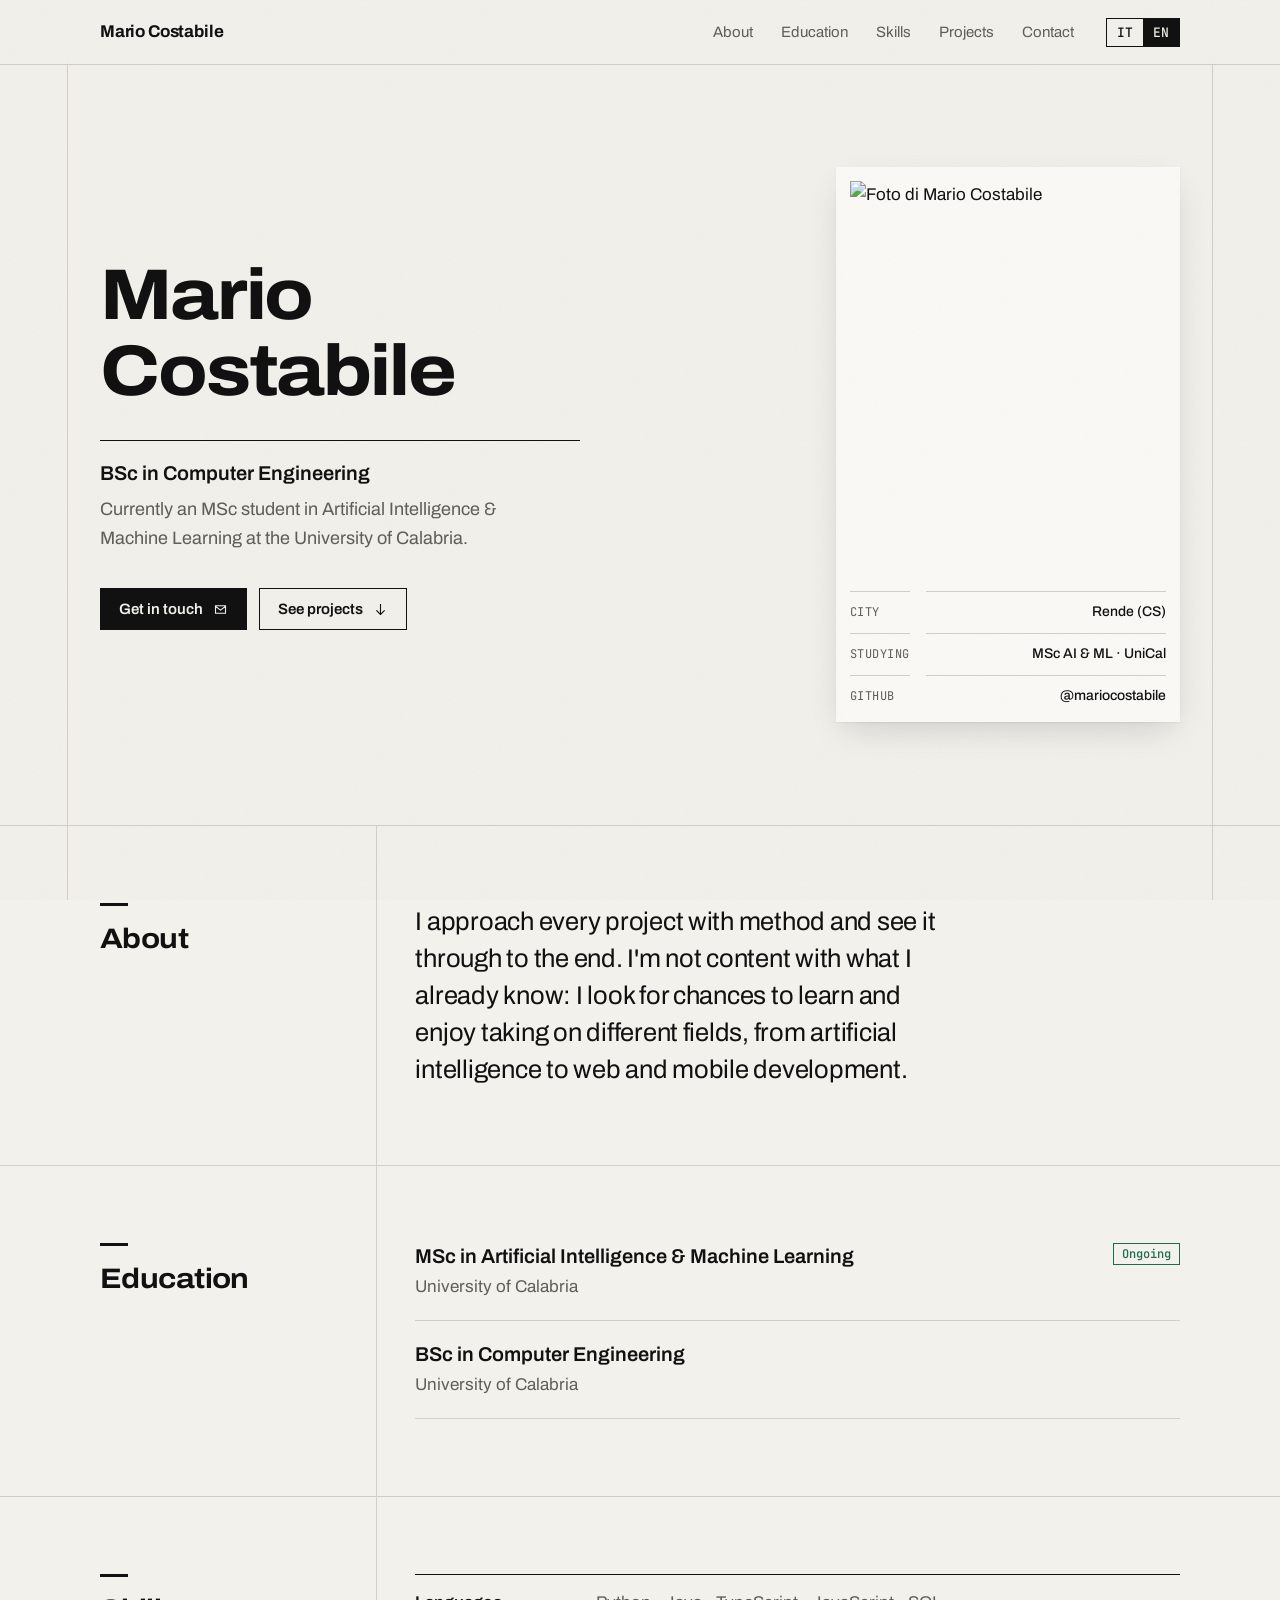
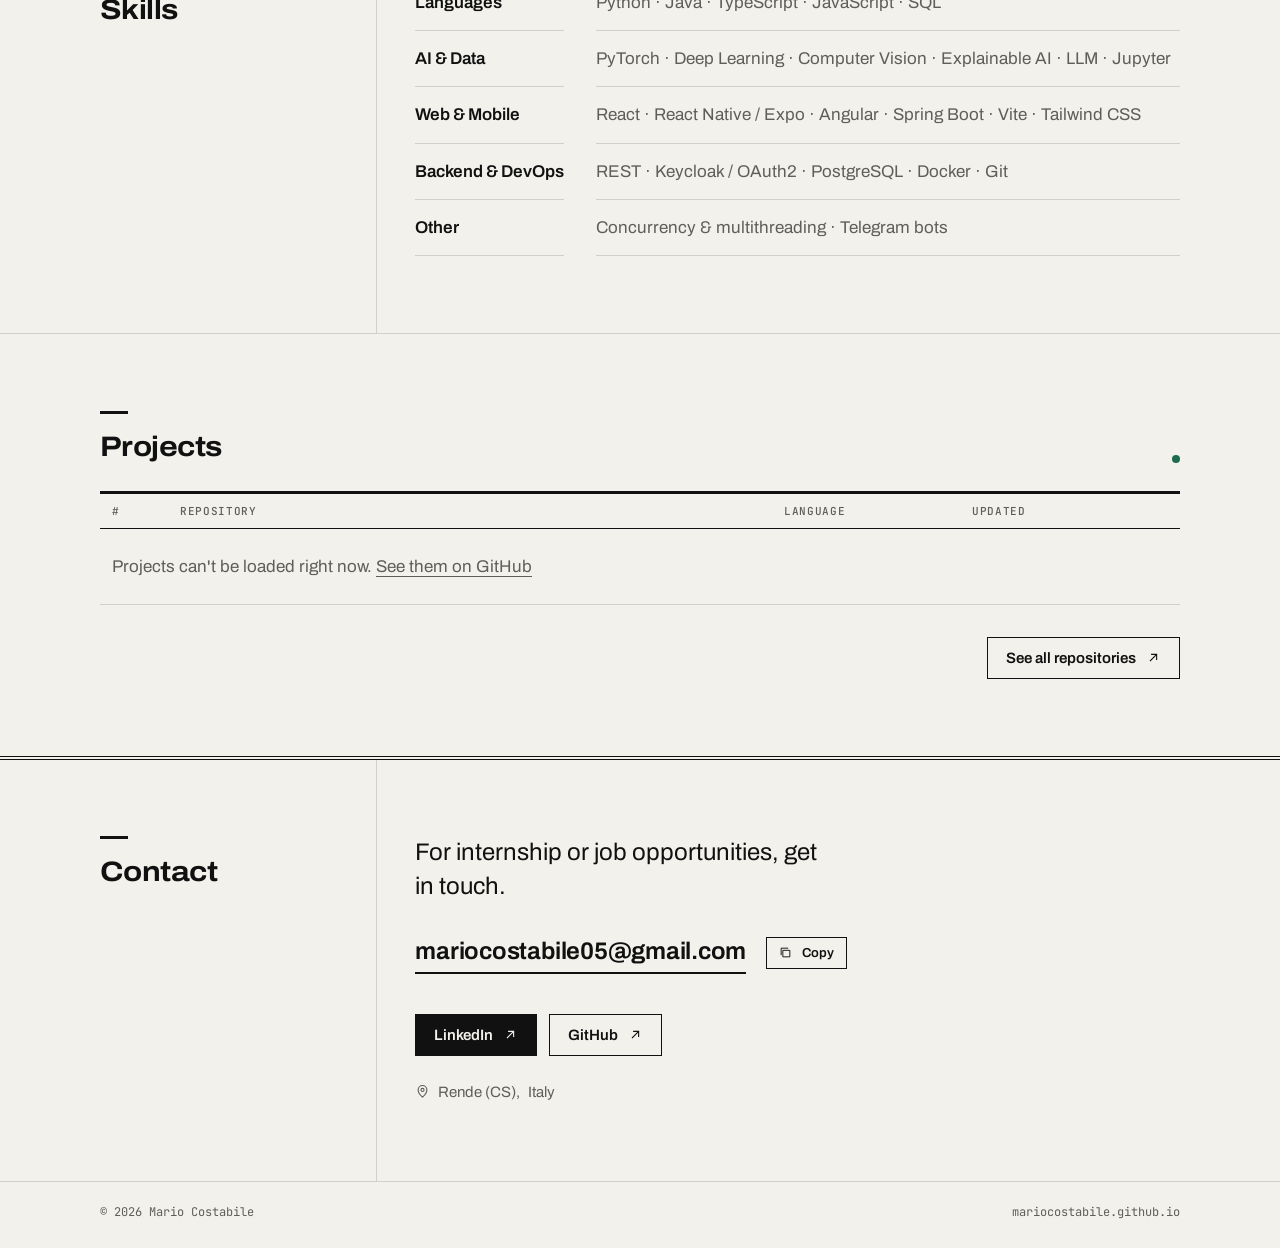
==== index.html @ 0704eb81 "feat: portfolio page from the approved design, projects loaded from JSON Co-Authored-By: Claude Opus" ====
<!doctype html>
<html lang="it">
<head>
<meta charset="utf-8">
<meta name="viewport" content="width=device-width, initial-scale=1">
<title>Mario Costabile</title>
<meta name="description" content="Mario Costabile — laureato in Ingegneria Informatica, studente magistrale in Artificial Intelligence & Machine Learning all'Università della Calabria. Progetti, competenze e contatti.">
<link rel="preconnect" href="https://fonts.googleapis.com">
<link rel="preconnect" href="https://fonts.gstatic.com" crossorigin>
<link href="https://fonts.googleapis.com/css2?family=Archivo:wdth,wght@62..125,100..900&family=JetBrains+Mono:wght@400;500&display=swap" rel="stylesheet">
<link rel="stylesheet" href="style.css">
</head>
<body>
<a class="skip" href="#main" data-i18n="skip">Salta al contenuto</a>
<header class="top">
  <div class="wrap">
    <a class="brand" href="#">Mario Costabile</a>
    <div class="right">
      <nav aria-label="Sezioni"><ul>
        <li><a href="#about" data-i18n="nav_about">Chi sono</a></li>
        <li><a href="#education" data-i18n="nav_edu">Istruzione</a></li>
        <li><a href="#skills" data-i18n="nav_skills">Competenze</a></li>
        <li><a href="#projects" data-i18n="nav_projects">Progetti</a></li>
        <li><a href="#contact" data-i18n="nav_contact">Contatti</a></li>
      </ul></nav>
      <div class="lang" role="group" aria-label="Lingua / Language">
        <button type="button" data-lang="it" aria-pressed="true">IT</button>
        <button type="button" data-lang="en" aria-pressed="false">EN</button>
      </div>
    </div>
  </div>
</header>

<main id="main">
  <div class="wrap hero">
    <div class="hero-text">
      <h1 class="name"><span><span>Mario</span></span><span><span>Costabile</span></span></h1>
      <p class="role" data-i18n="role">Laureato in Ingegneria Informatica</p>
      <p class="lead" data-i18n="lead">Attualmente studente magistrale in Artificial Intelligence &amp; Machine Learning all'Università della Calabria.</p>
      <div class="actions">
        <a class="btn primary" href="#contact"><span data-i18n="cta_contact">Contattami</span> <svg class="i" viewBox="0 0 24 24" aria-hidden="true"><path d="M4 6h16v12H4zM4 7l8 6 8-6"/></svg></a>
        <a class="btn" href="#projects"><span data-i18n="cta_projects">Vedi i progetti</span> <svg class="i" viewBox="0 0 24 24" aria-hidden="true"><path d="M12 4v16M6 14l6 6 6-6"/></svg></a>
        <a class="btn" id="cv" href="assets/cv/cv-mario-costabile.pdf" download hidden><span data-i18n="cta_cv">Scarica CV</span> <svg class="i" viewBox="0 0 24 24" aria-hidden="true"><path d="M12 4v11M7 10l5 5 5-5M5 20h14"/></svg></a>
      </div>
    </div>
    <aside class="sheet" aria-label="Profilo">
      <img src="https://avatars.githubusercontent.com/u/105019269" alt="Foto di Mario Costabile" width="400" height="400">
      <dl>
        <dt data-i18n="f_city">Città</dt><dd>Rende (CS)</dd>
        <dt data-i18n="f_study">Studio</dt><dd>MSc AI &amp; ML · UniCal</dd>
        <dt>GitHub</dt><dd><a href="https://github.com/mariocostabile">@mariocostabile</a></dd>
      </dl>
    </aside>
  </div>

  <section class="s about" id="about"><div class="wrap">
    <h2 data-i18n="nav_about">Chi sono</h2>
    <div class="body"><p data-i18n="about">Affronto ogni progetto con metodo e lo porto fino in fondo. Non mi accontento di quello che so già: cerco occasioni per imparare e mi piace misurarmi con ambiti diversi, dall'intelligenza artificiale allo sviluppo web e mobile.</p></div>
  </div></section>

  <section class="s edu" id="education"><div class="wrap">
    <h2 data-i18n="nav_edu">Istruzione</h2>
    <div class="body"><ul>
      <li><span class="deg" data-i18n="msc">Laurea magistrale in Artificial Intelligence &amp; Machine Learning</span><span class="uni" data-i18n="unical">Università della Calabria</span><span class="tag" data-i18n="ongoing">In corso</span></li>
      <li><span class="deg" data-i18n="bsc">Laurea triennale in Ingegneria Informatica</span><span class="uni" data-i18n="unical">Università della Calabria</span></li>
    </ul></div>
  </div></section>

  <section class="s" id="skills"><div class="wrap">
    <h2 data-i18n="nav_skills">Competenze</h2>
    <div class="body"><dl class="skills">
      <dt data-i18n="sk_lang">Linguaggi</dt><dd>Python · Java · TypeScript · JavaScript · SQL</dd>
      <dt>AI &amp; Data</dt><dd>PyTorch · Deep Learning · Computer Vision · Explainable AI · LLM · Jupyter</dd>
      <dt>Web &amp; Mobile</dt><dd>React · React Native / Expo · Angular · Spring Boot · Vite · Tailwind CSS</dd>
      <dt>Backend &amp; DevOps</dt><dd>REST · Keycloak / OAuth2 · PostgreSQL · Docker · Git</dd>
      <dt data-i18n="sk_other">Altro</dt><dd data-i18n="sk_other_v">Concorrenza e multithreading · Bot Telegram</dd>
    </dl></div>
  </div></section>

  <section class="s projects" id="projects"><div class="wrap">
    <div class="head">
      <h2 data-i18n="nav_projects">Progetti</h2>
      <p class="sync" id="sync"></p>
    </div>
    <div class="ptable">
      <div class="phead" aria-hidden="true"><span>#</span><span>Repository</span><span class="c-lang" data-i18n="col_lang">Linguaggio</span><span class="c-upd" data-i18n="col_upd">Aggiornato</span><span></span></div>
      <ol class="plist" id="plist"></ol>
    </div>
    <div class="pfoot">
      <a class="btn" href="https://github.com/mariocostabile?tab=repositories"><span data-i18n="all_repos">Vedi tutti i repository</span> <svg class="i" viewBox="0 0 24 24" aria-hidden="true"><path d="M7 17 17 7M9 7h8v8"/></svg></a>
    </div>
  </div></section>

  <section class="s contact" id="contact"><div class="wrap">
    <h2 data-i18n="nav_contact">Contatti</h2>
    <div class="body">
      <p class="intro" data-i18n="contact_intro">Per opportunità di stage o lavoro, scrivimi.</p>
      <div class="mailrow">
        <a class="mail" href="mailto:mariocostabile05@gmail.com">mariocostabile05@gmail.com</a>
        <button class="btn copy" type="button" id="copy"><svg class="i" viewBox="0 0 24 24" aria-hidden="true"><path d="M8 8h12v12H8zM4 16V4h12"/></svg> <span data-i18n="copy">Copia</span></button>
      </div>
      <ul class="clinks">
        <li><a class="btn primary" href="https://www.linkedin.com/in/mario-costabile-700b0826a/">LinkedIn <svg class="i" viewBox="0 0 24 24" aria-hidden="true"><path d="M7 17 17 7M9 7h8v8"/></svg></a></li>
        <li><a class="btn" href="https://github.com/mariocostabile">GitHub <svg class="i" viewBox="0 0 24 24" aria-hidden="true"><path d="M7 17 17 7M9 7h8v8"/></svg></a></li>
      </ul>
      <p class="place"><svg class="i" viewBox="0 0 24 24" aria-hidden="true"><path d="M12 21s-7-6.2-7-11.5A7 7 0 0 1 19 9.5C19 14.8 12 21 12 21z"/><circle cx="12" cy="9.5" r="2.5"/></svg> Rende (CS), <span data-i18n="italy">Italia</span></p>
    </div>
  </div></section>
</main>
<footer><div class="wrap"><span>© 2026 Mario Costabile</span><span>mariocostabile.github.io</span></div></footer>

<script src="main.js" defer></script>
</body>
</html>
---- style.css ----
:root {
  --bg: #F2F1EC; --sheet: #FBFAF6;
  --ink: #111111; --muted: #5E5E5A; --rule: #D3D0C7;
  --accent: #1E6B4F; --accent-ink: #F2F1EC;
  --shadow: 0 1px 2px rgb(17 17 17 / .06), 0 12px 32px -8px rgb(17 17 17 / .16);
  --grain-op: .07; --grain-blend: multiply;
  --gutter: clamp(16px, 4vw, 48px);
  --inset: clamp(0px, 2.5vw, 32px);      /* space between the frame lines and the content */
  --maxw: 1240px;
  --sans: "Archivo", system-ui, sans-serif;
  --mono: "JetBrains Mono", ui-monospace, monospace;
  --ease: cubic-bezier(0.16, 1, 0.3, 1);
  color-scheme: light dark;
}
@media (prefers-color-scheme: dark) {
  :root {
    --bg: #121211; --sheet: #1C1C1A;
    --ink: #ECEBE6; --muted: #9A9993; --rule: #2E2E2B;
    --accent: #5FBF94; --accent-ink: #121211;
    --shadow: 0 1px 2px rgb(0 0 0 / .4), 0 16px 40px -10px rgb(0 0 0 / .6);
    --grain-op: .05; --grain-blend: screen;
  }
}

* { box-sizing: border-box; margin: 0; }
html { scroll-behavior: smooth; scroll-padding-top: 72px; scrollbar-color: var(--muted) var(--bg); }
body {
  background: var(--bg); color: var(--ink);
  font: 400 1.0625rem/1.6 var(--sans); font-variation-settings: "wdth" 100;
  -webkit-font-smoothing: antialiased; caret-color: var(--accent);
}
/* page frame: two hairlines bounding the content column, like a printed sheet's margins */
body::before {
  content: ""; position: fixed; top: 0; bottom: 0; left: 50%; z-index: 0; pointer-events: none;
  width: calc(min(var(--maxw), 100vw) - 2 * var(--gutter)); transform: translateX(-50%);
  border-inline: 1px solid var(--rule);
}
/* paper grain, never intercepts clicks */
body::after {
  content: ""; position: fixed; inset: 0; pointer-events: none; z-index: 50;
  opacity: var(--grain-op); mix-blend-mode: var(--grain-blend);
  background-image: url("data:image/svg+xml,%3Csvg xmlns='http://www.w3.org/2000/svg' width='220' height='220'%3E%3Cfilter id='n'%3E%3CfeTurbulence type='fractalNoise' baseFrequency='.85' numOctaves='3' stitchTiles='stitch'/%3E%3CfeColorMatrix values='0 0 0 0 .5 0 0 0 0 .5 0 0 0 0 .5 0 0 0 1 0'/%3E%3C/filter%3E%3Crect width='100%25' height='100%25' filter='url(%23n)'/%3E%3C/svg%3E");
}
::selection { background: var(--accent); color: var(--accent-ink); }
a { color: inherit; text-decoration-thickness: 1px; text-underline-offset: 0.22em; }
a:not(.btn):hover { color: var(--accent); text-decoration: underline; }
:focus-visible { outline: 2px solid var(--accent); outline-offset: 3px; }
main, header.top, footer { position: relative; z-index: 1; }
.wrap { max-width: var(--maxw); margin: 0 auto; padding: 0 calc(var(--gutter) + var(--inset)); }
.skip { position: absolute; left: -999px; } .skip:focus { left: var(--gutter); top: 8px; background: var(--ink); color: var(--bg); padding: 6px 10px; z-index: 60; }
svg.i { width: 1em; height: 1em; stroke: currentColor; fill: none; stroke-width: 1.75; stroke-linecap: square; vertical-align: -0.12em; flex: none; }
.mono { font-family: var(--mono); }

/* full-bleed rules that cross the frame, so the frame reads as a grid */
.rule { border: 0; border-top: 1px solid var(--rule); }
.rule.ink { border-color: var(--ink); }

/* nav */
header.top { position: sticky; top: 0; z-index: 40; background: color-mix(in srgb, var(--bg) 90%, transparent); backdrop-filter: blur(10px); border-bottom: 1px solid var(--rule); }
header.top .wrap { display: flex; align-items: center; justify-content: space-between; height: 64px; gap: 24px; }
.brand { font-weight: 700; text-decoration: none; letter-spacing: -0.01em; }
nav ul { display: flex; gap: 28px; list-style: none; padding: 0; }
nav a { text-decoration: none; color: var(--muted); font-size: .9375rem; }
.lang { display: flex; border: 1px solid var(--ink); }
.lang button { font: 500 .8125rem var(--mono); background: none; color: var(--ink); border: 0; padding: 5px 10px; cursor: pointer; }
.lang button[aria-pressed="true"] { background: var(--ink); color: var(--bg); }
.right { display: flex; align-items: center; gap: 32px; }

/* hero */
.hero { padding-top: clamp(48px, 8vw, 104px); padding-bottom: clamp(56px, 8vw, 104px); display: grid; grid-template-columns: repeat(12, 1fr); gap: 24px; align-items: center; }
.hero-text { grid-column: 1 / 8; }
.name { font-weight: 750; font-variation-settings: "wdth" 112; font-size: clamp(2.5rem, 5.6vw, 4.5rem); line-height: .98; letter-spacing: -0.03em; }
.name span { display: block; overflow: hidden; padding-bottom: .04em; }
.name span > span { animation: rise 1.1s var(--ease) both; }
.name span:nth-child(2) > span { animation-delay: .08s; }
@keyframes rise { from { transform: translateY(105%); } }
.role { margin-top: 28px; padding-top: 16px; border-top: 1px solid var(--ink); max-width: 30rem; font-weight: 600; font-size: 1.25rem; }
.lead { margin-top: 6px; color: var(--muted); font-size: 1.125rem; max-width: 44ch; }
.actions { display: flex; flex-wrap: wrap; gap: 12px; margin-top: 36px; }
.btn { display: inline-flex; align-items: center; gap: 10px; padding: 12px 18px; border: 1px solid var(--ink); background: transparent; color: var(--ink); text-decoration: none; font: 600 .9375rem var(--sans); cursor: pointer; transition: background .25s var(--ease), color .25s var(--ease), border-color .25s var(--ease), transform .25s var(--ease); }
.btn.primary { background: var(--ink); color: var(--bg); }
.btn:hover { background: var(--accent); border-color: var(--accent); color: var(--accent-ink); }
.btn:active { transform: translateY(1px); }

/* profile sheet: lighter paper laid on the page */
.sheet { grid-column: 9 / 13; background: var(--sheet); box-shadow: var(--shadow); padding: 14px 14px 6px; animation: settle 1.2s .15s var(--ease) both; }
@keyframes settle { from { transform: translateY(24px) rotate(1.5deg); opacity: 0; } }
.sheet img { width: 100%; aspect-ratio: 1; object-fit: cover; display: block; }
.sheet dl { display: grid; grid-template-columns: auto 1fr; gap: 0 16px; margin-top: 10px; font-size: .875rem; }
.sheet dt, .sheet dd { padding: 9px 0; border-top: 1px solid var(--rule); }
.sheet dt { font: 400 .75rem/1.9 var(--mono); color: var(--muted); text-transform: uppercase; letter-spacing: .04em; }
.sheet dd { text-align: right; font-weight: 500; }
.sheet dd a { text-decoration: none; }

/* sections: heading column | hairline | content, like a ruled ledger */
section.s { border-top: 1px solid var(--rule); }
.s .wrap { display: grid; grid-template-columns: repeat(12, 1fr); gap: 0 24px; }
.s h2 {
  grid-column: 1 / 4; padding: clamp(48px, 6vw, 88px) 0; align-self: start; position: sticky; top: 64px;
  font-weight: 700; font-variation-settings: "wdth" 112; font-size: clamp(1.375rem, 2.2vw, 1.875rem); line-height: 1.1; letter-spacing: -0.02em;
}
.s h2::before { content: ""; display: block; width: 28px; height: 3px; background: var(--ink); margin-bottom: 18px; }
.s .body { grid-column: 4 / 13; border-left: 1px solid var(--rule); padding: clamp(48px, 6vw, 88px) 0 clamp(48px, 6vw, 88px) clamp(24px, 3vw, 48px); }
.about p { font-size: clamp(1.25rem, 2vw, 1.625rem); line-height: 1.45; max-width: 36ch; letter-spacing: -0.01em; }

.edu ul { padding: 0; }
.edu li { list-style: none; display: grid; grid-template-columns: 1fr auto; gap: 4px 24px; padding: 20px 0; border-bottom: 1px solid var(--rule); }
.edu li:first-child { padding-top: 0; }
.edu .deg { font-weight: 600; font-size: 1.25rem; line-height: 1.3; }
.edu .uni { color: var(--muted); grid-column: 1; }
.tag { grid-column: 2; grid-row: 1; align-self: start; font: 500 .75rem var(--mono); color: var(--accent); border: 1px solid currentColor; padding: 2px 8px; white-space: nowrap; }

.skills { display: grid; grid-template-columns: max-content 1fr; gap: 0 32px; border-top: 1px solid var(--ink); }
.skills dt, .skills dd { padding: 14px 0; border-bottom: 1px solid var(--rule); }
.skills dt { font-weight: 600; }
.skills dd { color: var(--muted); }

/* projects: a real table — the columns carry data */
.projects .wrap { display: block; }
.projects .head { display: flex; flex-wrap: wrap; align-items: end; justify-content: space-between; gap: 16px; padding: clamp(48px, 6vw, 88px) 0 28px; }
.projects h2 { position: static; padding: 0; }
.ptable { --cols: 3rem minmax(0, 1fr) 10.5rem 9rem 2rem; }
.prow, .phead { display: grid; grid-template-columns: var(--cols); gap: 0 20px; align-items: baseline; }
.phead { border-top: 3px solid var(--ink); border-bottom: 1px solid var(--ink); padding: 10px 12px; font: 500 .6875rem var(--mono); text-transform: uppercase; letter-spacing: .06em; color: var(--muted); }
.plist { list-style: none; padding: 0; }
.prow { position: relative; border-bottom: 1px solid var(--rule); padding: 24px 12px; transition: background .35s var(--ease); }
.prow .n { font: 500 .875rem var(--mono); color: var(--muted); font-variant-numeric: tabular-nums; }
.prow h3 { font-weight: 700; font-variation-settings: "wdth" 110; font-size: clamp(1.25rem, 2vw, 1.75rem); letter-spacing: -0.02em; line-height: 1.15; }
.prow h3 a { text-decoration: none; color: inherit !important; }
.prow h3 a::after { content: ""; position: absolute; inset: 0; } /* whole row clickable, link stays the h3 */
.prow h3 span { background: linear-gradient(currentColor, currentColor) 0 100% / 0 2px no-repeat; transition: background-size .45s var(--ease); }
.prow .d { color: var(--muted); max-width: 68ch; margin-top: 6px; }
.prow .topics { margin-top: 10px; display: flex; flex-wrap: wrap; gap: 4px 14px; font: 400 .75rem var(--mono); color: var(--muted); }
.prow .lang-c, .prow .upd { font: 400 .8125rem var(--mono); color: var(--muted); font-variant-numeric: tabular-nums; }
.prow .dot { display: inline-block; width: .6em; height: .6em; border-radius: 50%; margin-right: .5em; vertical-align: .05em; }
.prow .go { font-size: 1.375rem; color: var(--muted); transition: transform .45s var(--ease), color .3s; justify-self: end; }
.prow:hover, .prow:focus-within { background: color-mix(in srgb, var(--accent) 7%, transparent); }
.prow:hover h3 span, .prow:focus-within h3 span { background-size: 100% 2px; }
.prow:hover .go, .prow:focus-within .go { transform: translate(4px, -4px); color: var(--accent); }
.prow h3 a:focus-visible { outline: none; }
.prow:has(h3 a:focus-visible) { outline: 2px solid var(--accent); outline-offset: -2px; }
.pfoot { display: flex; justify-content: flex-end; padding: 32px 0 clamp(48px, 6vw, 88px); }
.sync { font: 400 .8125rem var(--mono); color: var(--muted); display: flex; align-items: center; gap: 12px; }
.sync::before { content: ""; width: 8px; height: 8px; border-radius: 50%; background: var(--accent); animation: pulse 2.4s var(--ease) infinite; }
@keyframes pulse { 0% { box-shadow: 0 0 0 0 color-mix(in srgb, var(--accent) 55%, transparent); } 100% { box-shadow: 0 0 0 10px transparent; } }

/* contact: a double rule closes the document */
section.contact { border-top: 4px double var(--ink); }
.contact .intro { font-size: clamp(1.25rem, 2vw, 1.5rem); line-height: 1.4; max-width: 30ch; }
.mailrow { display: flex; flex-wrap: wrap; align-items: center; gap: 12px 20px; margin-top: 28px; }
.mail { font-weight: 650; font-size: clamp(1.125rem, 2vw, 1.5rem); letter-spacing: -0.01em; text-decoration: none !important; border-bottom: 2px solid currentColor; padding-bottom: 2px; word-break: break-word; transition: color .2s, border-color .2s; }
.copy { padding: 8px 12px; font-size: .8125rem; }
.clinks { display: flex; flex-wrap: wrap; gap: 12px; margin-top: 40px; list-style: none; padding: 0; }
.place { margin-top: 24px; color: var(--muted); font-size: .9375rem; display: flex; gap: 8px; align-items: center; }
footer { border-top: 1px solid var(--rule); }
footer .wrap { display: flex; justify-content: space-between; flex-wrap: wrap; gap: 8px; padding-top: 22px; padding-bottom: 28px; color: var(--muted); font: 400 .75rem var(--mono); }

@media (max-width: 860px) {
  :root { --inset: 0px; }
  body::before { display: none; }
  nav { display: none; }
  .hero { grid-template-columns: 1fr; }
  .hero-text, .sheet { grid-column: 1; }
  .sheet { max-width: 320px; order: -1; }
  .s .wrap { grid-template-columns: 1fr; }
  .s h2 { grid-column: 1; position: static; padding-bottom: 20px; }
  .s .body { grid-column: 1; border-left: 0; padding: 0 0 56px; }
  .skills { grid-template-columns: 1fr; } .skills dt { border: 0; padding-bottom: 0; } .skills dd { padding-top: 4px; }
  .ptable { --cols: 2rem minmax(0, 1fr) 1.5rem; }
  .phead .c-lang, .phead .c-upd { display: none; }
  .prow { padding: 20px 4px; }
  .prow .lang-c, .prow .upd { grid-column: 2; }
  .prow .lang-c { margin-top: 10px; }
  .prow .go { grid-column: 3; grid-row: 1; }
}
@media (prefers-reduced-motion: reduce) {
  html { scroll-behavior: auto; }
  *, *::before, *::after { animation: none !important; transition: none !important; }
}

[hidden] { display: none !important; }
.perror { padding: 24px 12px; border-bottom: 1px solid var(--rule); color: var(--muted); }
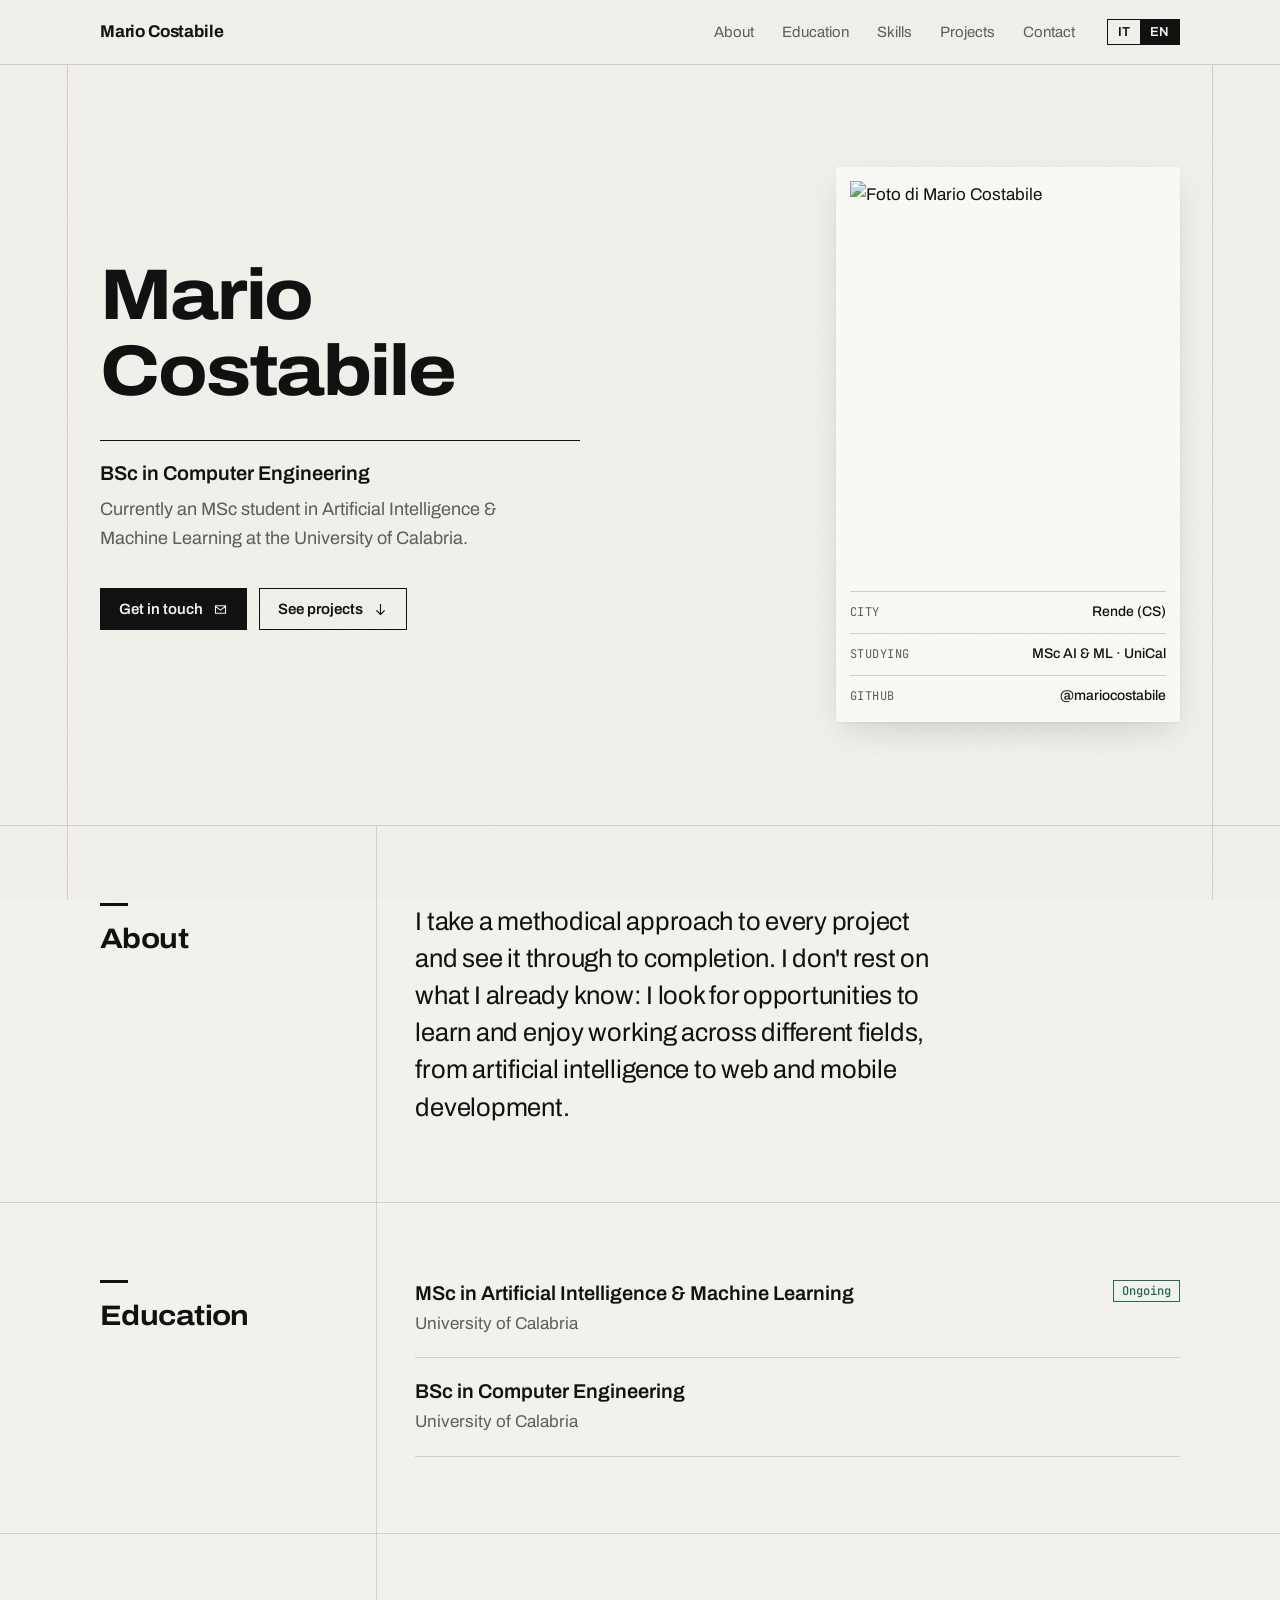
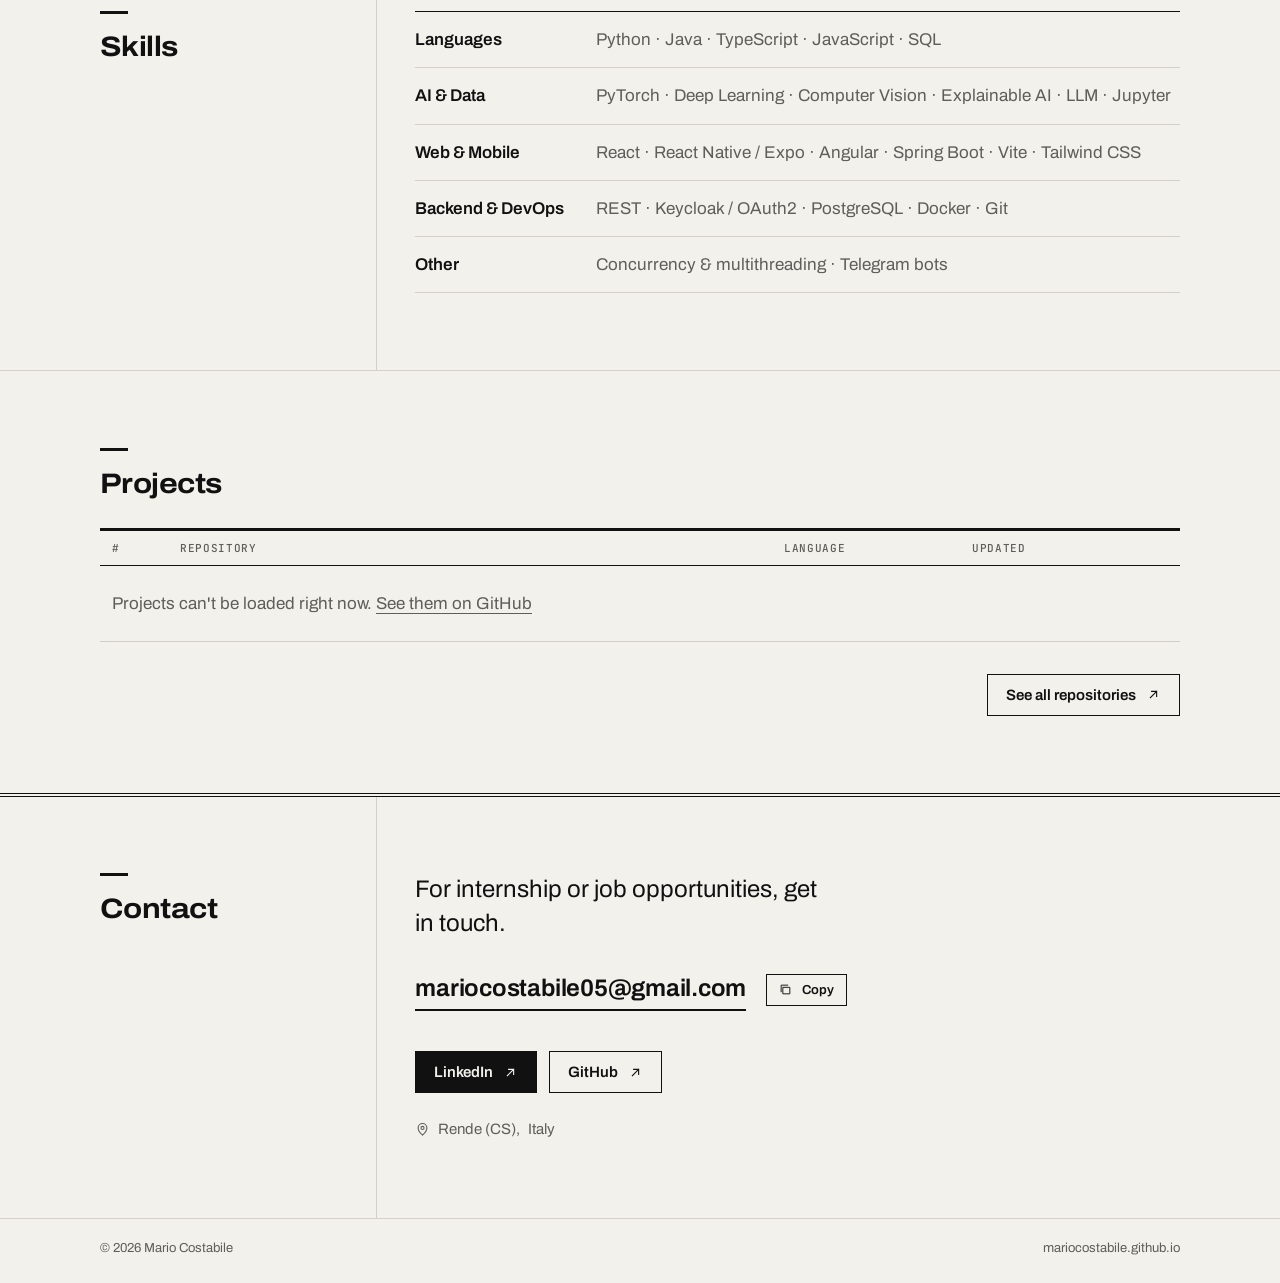
==== commit 3471e581: "feat: bilingual one-page CV (IT/EN) wired to the download button Add the CV sources (cv/cv-it.html, " ====
--- a/index.html
+++ b/index.html
@@ -40,7 +40,7 @@
       <div class="actions">
         <a class="btn primary" href="#contact"><span data-i18n="cta_contact">Contattami</span> <svg class="i" viewBox="0 0 24 24" aria-hidden="true"><path d="M4 6h16v12H4zM4 7l8 6 8-6"/></svg></a>
         <a class="btn" href="#projects"><span data-i18n="cta_projects">Vedi i progetti</span> <svg class="i" viewBox="0 0 24 24" aria-hidden="true"><path d="M12 4v16M6 14l6 6 6-6"/></svg></a>
-        <a class="btn" id="cv" href="assets/cv/cv-mario-costabile.pdf" download hidden><span data-i18n="cta_cv">Scarica CV</span> <svg class="i" viewBox="0 0 24 24" aria-hidden="true"><path d="M12 4v11M7 10l5 5 5-5M5 20h14"/></svg></a>
+        <a class="btn" id="cv" href="assets/cv/cv-mario-costabile-it.pdf" download hidden><span data-i18n="cta_cv">Scarica CV</span> <svg class="i" viewBox="0 0 24 24" aria-hidden="true"><path d="M12 4v11M7 10l5 5 5-5M5 20h14"/></svg></a>
       </div>
     </div>
     <aside class="sheet" aria-label="Profilo">
--- a/style.css
+++ b/style.css
@@ -62,7 +62,7 @@
 nav ul { display: flex; gap: 28px; list-style: none; padding: 0; }
 nav a { text-decoration: none; color: var(--muted); font-size: .9375rem; }
 .lang { display: flex; border: 1px solid var(--ink); }
-.lang button { font: 500 .8125rem var(--mono); background: none; color: var(--ink); border: 0; padding: 5px 10px; cursor: pointer; }
+.lang button { font: 600 .8125rem var(--sans); background: none; color: var(--ink); border: 0; padding: 5px 10px; cursor: pointer; }
 .lang button[aria-pressed="true"] { background: var(--ink); color: var(--bg); }
 .right { display: flex; align-items: center; gap: 32px; }
 
@@ -86,10 +86,10 @@
 .sheet { grid-column: 9 / 13; background: var(--sheet); box-shadow: var(--shadow); padding: 14px 14px 6px; animation: settle 1.2s .15s var(--ease) both; }
 @keyframes settle { from { transform: translateY(24px) rotate(1.5deg); opacity: 0; } }
 .sheet img { width: 100%; aspect-ratio: 1; object-fit: cover; display: block; }
-.sheet dl { display: grid; grid-template-columns: auto 1fr; gap: 0 16px; margin-top: 10px; font-size: .875rem; }
+.sheet dl { display: grid; grid-template-columns: auto 1fr; gap: 0; margin-top: 10px; font-size: .875rem; }
 .sheet dt, .sheet dd { padding: 9px 0; border-top: 1px solid var(--rule); }
 .sheet dt { font: 400 .75rem/1.9 var(--mono); color: var(--muted); text-transform: uppercase; letter-spacing: .04em; }
-.sheet dd { text-align: right; font-weight: 500; }
+.sheet dd { text-align: right; font-weight: 500; padding-left: 16px; }
 .sheet dd a { text-decoration: none; }
 
 /* sections: heading column | hairline | content, like a ruled ledger */
@@ -110,10 +110,10 @@
 .edu .uni { color: var(--muted); grid-column: 1; }
 .tag { grid-column: 2; grid-row: 1; align-self: start; font: 500 .75rem var(--mono); color: var(--accent); border: 1px solid currentColor; padding: 2px 8px; white-space: nowrap; }
 
-.skills { display: grid; grid-template-columns: max-content 1fr; gap: 0 32px; border-top: 1px solid var(--ink); }
+.skills { display: grid; grid-template-columns: max-content 1fr; gap: 0; border-top: 1px solid var(--ink); }
 .skills dt, .skills dd { padding: 14px 0; border-bottom: 1px solid var(--rule); }
 .skills dt { font-weight: 600; }
-.skills dd { color: var(--muted); }
+.skills dd { color: var(--muted); padding-left: 32px; }
 
 /* projects: a real table — the columns carry data */
 .projects .wrap { display: block; }
@@ -153,7 +153,7 @@
 .clinks { display: flex; flex-wrap: wrap; gap: 12px; margin-top: 40px; list-style: none; padding: 0; }
 .place { margin-top: 24px; color: var(--muted); font-size: .9375rem; display: flex; gap: 8px; align-items: center; }
 footer { border-top: 1px solid var(--rule); }
-footer .wrap { display: flex; justify-content: space-between; flex-wrap: wrap; gap: 8px; padding-top: 22px; padding-bottom: 28px; color: var(--muted); font: 400 .75rem var(--mono); }
+footer .wrap { display: flex; justify-content: space-between; flex-wrap: wrap; gap: 8px; padding-top: 22px; padding-bottom: 28px; color: var(--muted); font: 400 .8125rem var(--sans); }
 
 @media (max-width: 860px) {
   :root { --inset: 0px; }
@@ -161,11 +161,11 @@
   nav { display: none; }
   .hero { grid-template-columns: 1fr; }
   .hero-text, .sheet { grid-column: 1; }
-  .sheet { max-width: 320px; order: -1; }
+  .sheet { max-width: 320px; }
   .s .wrap { grid-template-columns: 1fr; }
   .s h2 { grid-column: 1; position: static; padding-bottom: 20px; }
   .s .body { grid-column: 1; border-left: 0; padding: 0 0 56px; }
-  .skills { grid-template-columns: 1fr; } .skills dt { border: 0; padding-bottom: 0; } .skills dd { padding-top: 4px; }
+  .skills { grid-template-columns: 1fr; } .skills dt { border: 0; padding-bottom: 0; } .skills dd { padding-top: 4px; padding-left: 0; }
   .ptable { --cols: 2rem minmax(0, 1fr) 1.5rem; }
   .phead .c-lang, .phead .c-upd { display: none; }
   .prow { padding: 20px 4px; }
@@ -180,3 +180,4 @@
 
 [hidden] { display: none !important; }
 .perror { padding: 24px 12px; border-bottom: 1px solid var(--rule); color: var(--muted); }
+.sync:empty { display: none; }
